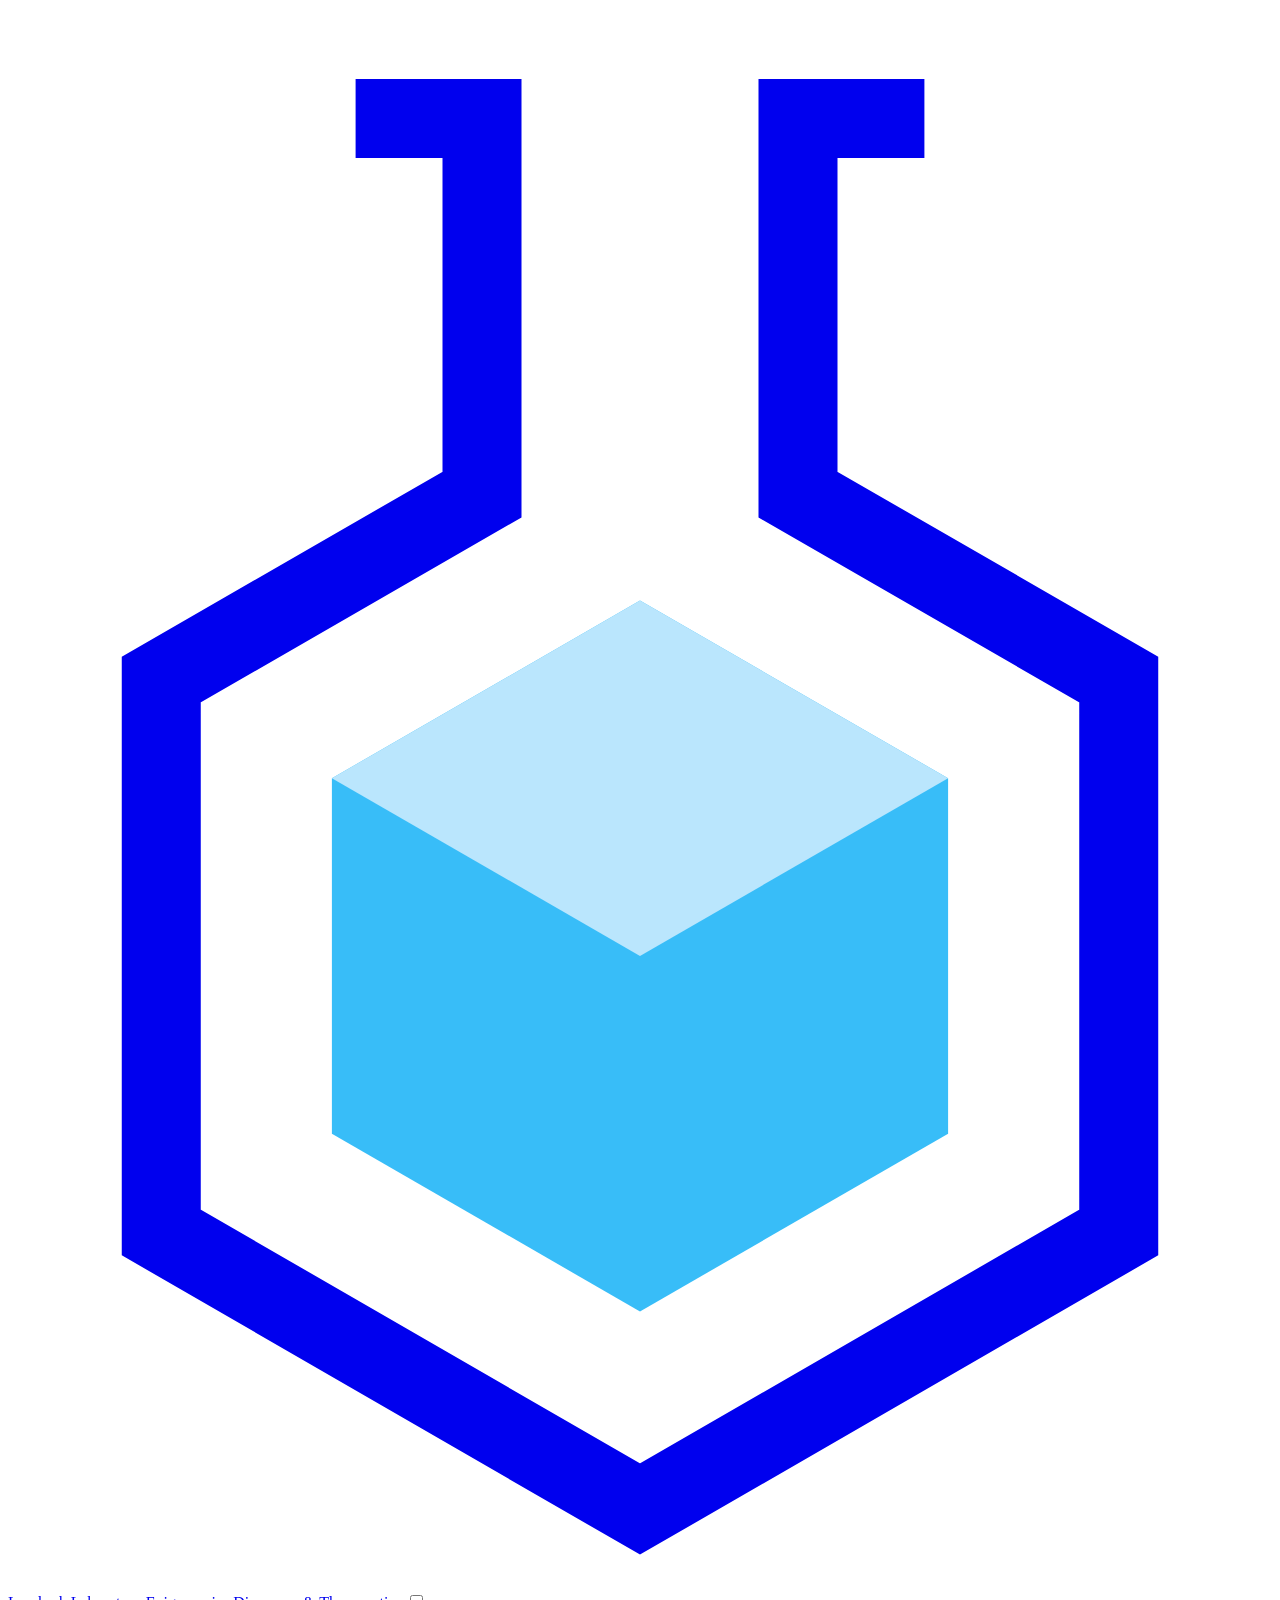
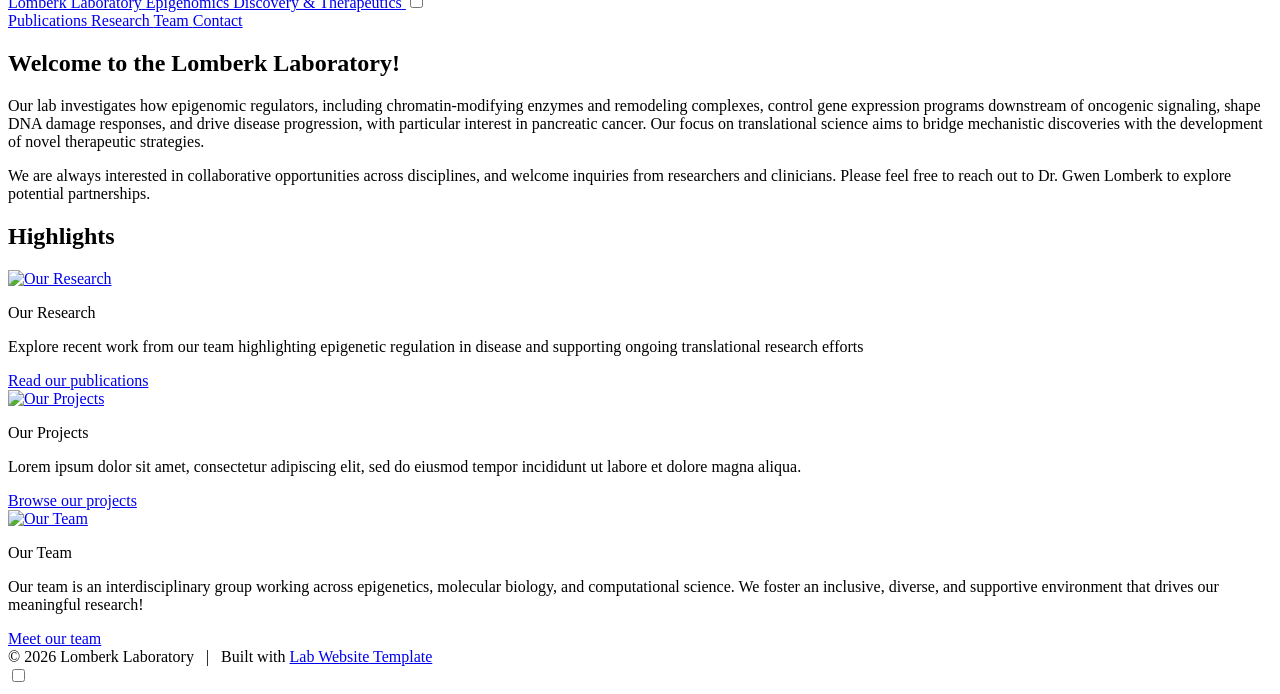
==== index.html @ 15a7546f "Deploying to gh-pages from @ Lomberk-Lab/Lomberk-Lab.github.io@7361b8a202fa874d152be49053ca014a51e76" ====
<!DOCTYPE html>
<html lang="en" data-dark="false">
  <head>
<meta http-equiv="Content-Type" content="text/html; charset=UTF-8">
  <!--
  put your analytics (e.g. Google Analytics) tracking code here
-->

  <!--
  put your search engine verification (e.g. Google Search Console) tag here
-->

  






























<meta name="viewport" content="width=device-width, initial-scale=1">

<title>Lomberk Laboratory</title>

<link rel="icon" href="/images/icon.png">

<meta name="title" content="">
<meta name="description" content="Epigenomics Discovery &amp; Therapeutics. The Lomberk Laboratory investigates how epigenomic regulators, including chromatin-modifying enzymes and remodeling complexes, control gene expression programs downstream of oncogenic signaling, shape DNA damage responses, and drive disease progression in cancers such as pancreatic cancer. Our work spans mechanistic discovery to translational impact, using cell-based assays, patient-derived model systems, and mouse models to identify vulnerabilities that can be targeted therapeutically.">

<meta property="og:title" content="">
<meta property="og:site_title" content="Lomberk Laboratory">
<meta property="og:description" content="Epigenomics Discovery &amp; Therapeutics. The Lomberk Laboratory investigates how epigenomic regulators, including chromatin-modifying enzymes and remodeling complexes, control gene expression programs downstream of oncogenic signaling, shape DNA damage responses, and drive disease progression in cancers such as pancreatic cancer. Our work spans mechanistic discovery to translational impact, using cell-based assays, patient-derived model systems, and mouse models to identify vulnerabilities that can be targeted therapeutically.">
<meta property="og:url" content="https://lomberk-lab.github.io">
<meta property="og:image" content="/images/share.jpg">
<meta property="og:locale" content="en_US">

<meta property="twitter:title" content="">
<meta property="twitter:description" content="Epigenomics Discovery &amp; Therapeutics. The Lomberk Laboratory investigates how epigenomic regulators, including chromatin-modifying enzymes and remodeling complexes, control gene expression programs downstream of oncogenic signaling, shape DNA damage responses, and drive disease progression in cancers such as pancreatic cancer. Our work spans mechanistic discovery to translational impact, using cell-based assays, patient-derived model systems, and mouse models to identify vulnerabilities that can be targeted therapeutically.">
<meta property="twitter:url" content="https://lomberk-lab.github.io">
<meta property="twitter:card" content="summary_large_image">
<meta property="twitter:image" content="/images/share.jpg">


  <meta property="og:type" content="website">


<script type="application/ld+json">
  {
    "@context": "https://schema.org",
    
      "@type": "WebSite",
    
    "name": "",
    "description": "Epigenomics Discovery &amp; Therapeutics. The Lomberk Laboratory investigates how epigenomic regulators, including chromatin-modifying enzymes and remodeling complexes, control gene expression programs downstream of oncogenic signaling, shape DNA damage responses, and drive disease progression in cancers such as pancreatic cancer. Our work spans mechanistic discovery to translational impact, using cell-based assays, patient-derived model systems, and mouse models to identify vulnerabilities that can be targeted therapeutically.",
    "headline": "",
    "publisher": {
      "@type": "Organization",
      "logo": { "@type": "ImageObject", "url": "/images/icon.png" }
    },
    "url": "https://lomberk-lab.github.io"
  }
</script>

<link rel="alternate" type="application/rss+xml" href="https://lomberk-lab.github.io/feed.xml">

  <!-- Google Fonts -->
<!-- automatically get url from fonts used in theme file -->

<link rel="preconnect" href="https://fonts.gstatic.com">
<link href="https://fonts.googleapis.com/css2?display=swap&&family=Barlow:ital,wght@0,200;0,400;0,500;0,600;1,200;1,400;1,500;1,600&amp;family=Roboto+Mono:ital,wght@0,200;0,400;0,500;0,600;1,200;1,400;1,500;1,600" rel="stylesheet">

<!-- Font Awesome icons (load asynchronously due to size) -->

<link href="https://use.fontawesome.com/releases/v6.7.0/css/all.css" rel="stylesheet" media="none" onload="this.removeAttribute('media'); this.onload = null;">
<noscript>
  <link href="https://use.fontawesome.com/releases/v6.7.0/css/all.css" rel="stylesheet">
</noscript>

  <!-- third party styles -->
<!-- https://stylishthemes.github.io/Syntax-Themes/pygments/ -->
<link href="https://cdn.jsdelivr.net/gh/StylishThemes/Syntax-Themes/pygments/css-github/pygments-tomorrow-night-eighties.css" rel="stylesheet">

<!-- include all sass in styles folder -->


  
    <link href="/_styles/-theme.css" rel="stylesheet">
  

  
    <link href="/_styles/alert.css" rel="stylesheet">
  

  
    <link href="/_styles/all.css" rel="stylesheet">
  

  
    <link href="/_styles/anchor.css" rel="stylesheet">
  

  
    <link href="/_styles/background.css" rel="stylesheet">
  

  
    <link href="/_styles/body.css" rel="stylesheet">
  

  
    <link href="/_styles/bold.css" rel="stylesheet">
  

  
    <link href="/_styles/button.css" rel="stylesheet">
  

  
    <link href="/_styles/card.css" rel="stylesheet">
  

  
    <link href="/_styles/checkbox.css" rel="stylesheet">
  

  
    <link href="/_styles/citation.css" rel="stylesheet">
  

  
    <link href="/_styles/code.css" rel="stylesheet">
  

  
    <link href="/_styles/cols.css" rel="stylesheet">
  

  
    <link href="/_styles/dark-toggle.css" rel="stylesheet">
  

  
    <link href="/_styles/details.css" rel="stylesheet">
  

  
    <link href="/_styles/feature.css" rel="stylesheet">
  

  
    <link href="/_styles/figure.css" rel="stylesheet">
  

  
    <link href="/_styles/float.css" rel="stylesheet">
  

  
    <link href="/_styles/font.css" rel="stylesheet">
  

  
    <link href="/_styles/footer.css" rel="stylesheet">
  

  
    <link href="/_styles/form.css" rel="stylesheet">
  

  
    <link href="/_styles/grid.css" rel="stylesheet">
  

  
    <link href="/_styles/header.css" rel="stylesheet">
  

  
    <link href="/_styles/heading.css" rel="stylesheet">
  

  
    <link href="/_styles/highlight.css" rel="stylesheet">
  

  
    <link href="/_styles/icon.css" rel="stylesheet">
  

  
    <link href="/_styles/image.css" rel="stylesheet">
  

  
    <link href="/_styles/link.css" rel="stylesheet">
  

  
    <link href="/_styles/list.css" rel="stylesheet">
  

  
    <link href="/_styles/main.css" rel="stylesheet">
  

  
    <link href="/_styles/paragraph.css" rel="stylesheet">
  

  
    <link href="/_styles/portrait.css" rel="stylesheet">
  

  
    <link href="/_styles/post-excerpt.css" rel="stylesheet">
  

  
    <link href="/_styles/post-info.css" rel="stylesheet">
  

  
    <link href="/_styles/post-nav.css" rel="stylesheet">
  

  
    <link href="/_styles/quote.css" rel="stylesheet">
  

  
    <link href="/_styles/rule.css" rel="stylesheet">
  

  
    <link href="/_styles/search-box.css" rel="stylesheet">
  

  
    <link href="/_styles/search-info.css" rel="stylesheet">
  

  
    <link href="/_styles/section.css" rel="stylesheet">
  

  
    <link href="/_styles/table.css" rel="stylesheet">
  

  
    <link href="/_styles/tags.css" rel="stylesheet">
  

  
    <link href="/_styles/textbox.css" rel="stylesheet">
  

  
    <link href="/_styles/tooltip.css" rel="stylesheet">
  

  
    <link href="/_styles/util.css" rel="stylesheet">
  

  

  

  

  

  

  

  

  

  

  

  

  

  

  

  

  

  

  

  

  

  

  

  

  

  

  

  


<!-- include all css in styles folder -->



  <!-- third party scripts -->
<script src="https://unpkg.com/@popperjs/core@2" defer></script>
<script src="https://unpkg.com/tippy.js@6" defer></script>
<script src="https://unpkg.com/mark.js@8" defer></script>

<!-- include all js in scripts folder -->


  <script src="/_scripts/anchors.js"></script>

  <script src="/_scripts/dark-mode.js"></script>

  <script src="/_scripts/fetch-tags.js"></script>

  <script src="/_scripts/search.js"></script>

  <script src="/_scripts/site-search.js"></script>

  <script src="/_scripts/table-wrap.js"></script>

  <script src="/_scripts/tooltip.js"></script>


</head>

  <body>
    







<header class="background" style="--image: url('/images/background.jpg')" data-dark="true" data-big>
  <a href="/" class="home">
    
      <span class="logo">
        
          <svg xmlns="http://www.w3.org/2000/svg" viewbox="-40 -60 80 100">
  <style>
    .bubble {
      animation: float 2s ease-out both infinite var(--delay);
    }
    @keyframes float {
      0% {
        opacity: 0;
      }
      50% {
        transform: translateY(0);
        opacity: 0;
      }
      75% {
        opacity: 1;
      }
      100% {
        opacity: 0;
        transform: translateY(-40px);
      }
    }
  </style>
  <g fill="currentColor" opacity="0.5">
    <circle class="bubble" cx="0" cy="-10" r="3" style="--delay: 0.1s"></circle>
    <circle class="bubble" cx="0" cy="-10" r="3" style="--delay: 0.4s"></circle>
    <circle class="bubble" cx="0" cy="-10" r="3" style="--delay: 1.1s"></circle>
  </g>
  <path fill="#38bdf8" d="
      M 0 -22.5
      L -19.5 -11.25
      L -19.5 11.25
      L 0 22.5
      L 19.5 11.25
      L 19.5 -11.25
      z
    "></path>
  <path fill="#bae6fd" d="
      M 0 -22.5
      L -19.5 -11.25
      L 0 0
      L 19.5 -11.25
      z
    "></path>
  <path fill="none" stroke="currentColor" stroke-width="5" d="
      M -18 -53
      L -10 -53
      L -10 -29.2
      L -30.3 -17.5
      L -30.3 17.5
      L 0 35
      L 30.3 17.5
      L 30.3 -17.5
      L 10 -29.2
      L 10 -53
      L 18 -53
    "></path>
</svg>

        
      </span>
    
    
      <span class="title-text" data-tooltip="Home">
        
          <span class="title">Lomberk Laboratory</span>
        
        
          <span class="subtitle">Epigenomics Discovery &amp; Therapeutics</span>
        
      </span>
    
  </a>

  <input class="nav-toggle" type="checkbox" aria-label="show/hide nav">

  <nav>
    
    
      
        <a href="/research/" data-tooltip="Published works">
          Publications
        </a>
      
    
      
        <a href="/projects/" data-tooltip="Software, datasets, and more">
          Research
        </a>
      
    
      
        <a href="/team/" data-tooltip="About our team">
          Team
        </a>
      
    
      
        <a href="/contact/" data-tooltip="Email, address, and location">
          Contact
        </a>
      
    
  </nav>
</header>

    <main>
      <!--
  modify main content of page:
  - add section breaks
  - attach section properties
  - filter out blank sections
-->






  
  
  

  <section class="background" data-size="page">
    <h1 id="welcome-to-the-lomberk-laboratory">Welcome to the Lomberk Laboratory!</h1>

<p>Our lab investigates how epigenomic regulators, including chromatin-modifying enzymes and remodeling complexes, control gene expression programs downstream of oncogenic signaling, shape DNA damage responses, and drive disease progression, with particular interest in pancreatic cancer. Our focus on translational science aims to bridge mechanistic discoveries with the development of novel therapeutic strategies.</p>

<p>We are always interested in collaborative opportunities across disciplines, and welcome inquiries from researchers and clinicians. Please feel free to reach out to Dr. Gwen Lomberk to explore potential partnerships.</p>
  </section>

  
  
  

  <section class="background" data-size="page">
    <!--
  <background></background>
  <dark></dark>
  <size></size>
-->

<h2 id="highlights">Highlights</h2>

<div class="feature">
  <a href="/research" class="feature-image" aria-label="Our Research">
    <img src="/images/triple_code_model.jpg" loading="lazy" alt="Our Research" onerror="this.src = '/images/fallback.svg'; this.onerror = null;">
  </a>
  <div class="feature-text">
    
      <p class="feature-title">Our Research</p>
    
    
<p>Explore recent work from our team highlighting epigenetic regulation in disease and supporting ongoing translational research efforts</p>

<div class="button-wrapper">
    <a class="button" href="/research" data-style="bare" data-flip="" aria-label="fa-solid fa-arrow-right">
      <i class="icon fa-solid fa-arrow-right"></i>
      
        <span>Read our publications</span>
      
    </a>
  </div>


  </div>
</div>

<div class="feature" data-flip="">
  <a href="/projects" class="feature-image" aria-label="Our Projects">
    <img src="/images/photo.jpg" loading="lazy" alt="Our Projects" onerror="this.src = '/images/fallback.svg'; this.onerror = null;">
  </a>
  <div class="feature-text">
    
      <p class="feature-title">Our Projects</p>
    
    
<p>Lorem ipsum dolor sit amet, consectetur adipiscing elit, sed do eiusmod tempor incididunt ut labore et dolore magna aliqua.</p>

<div class="button-wrapper">
    <a class="button" href="/projects" data-style="bare" data-flip="" aria-label="fa-solid fa-arrow-right">
      <i class="icon fa-solid fa-arrow-right"></i>
      
        <span>Browse our projects</span>
      
    </a>
  </div>


  </div>
</div>

<div class="feature">
  <a href="/team" class="feature-image" aria-label="Our Team">
    <img src="/images/photo.jpg" loading="lazy" alt="Our Team" onerror="this.src = '/images/fallback.svg'; this.onerror = null;">
  </a>
  <div class="feature-text">
    
      <p class="feature-title">Our Team</p>
    
    
<p>Our team is an interdisciplinary group working across epigenetics, molecular biology, and computational science. We foster an inclusive, diverse, and supportive environment that drives our meaningful research!</p>

<div class="button-wrapper">
    <a class="button" href="/team" data-style="bare" data-flip="" aria-label="fa-solid fa-arrow-right">
      <i class="icon fa-solid fa-arrow-right"></i>
      
        <span>Meet our team</span>
      
    </a>
  </div>


  </div>
</div>
  </section>


    </main>
    


<footer class="background" style="--image: url('/images/background.jpg')" data-dark="true" data-size="wide">
  <!--
    <div>
      Extra details like contact info or address
    </div>
  -->

  <div>
    
  </div>

  <div>
    © 2026
    Lomberk Laboratory
      |   Built with
    <a href="https://github.com/greenelab/lab-website-template">
      Lab Website Template
    </a>
  </div>

  <input type="checkbox" class="dark-toggle" data-tooltip="Dark mode" aria-label="toggle dark mode" oninput="onDarkToggleChange(event)">
</footer>

  </body>
</html>
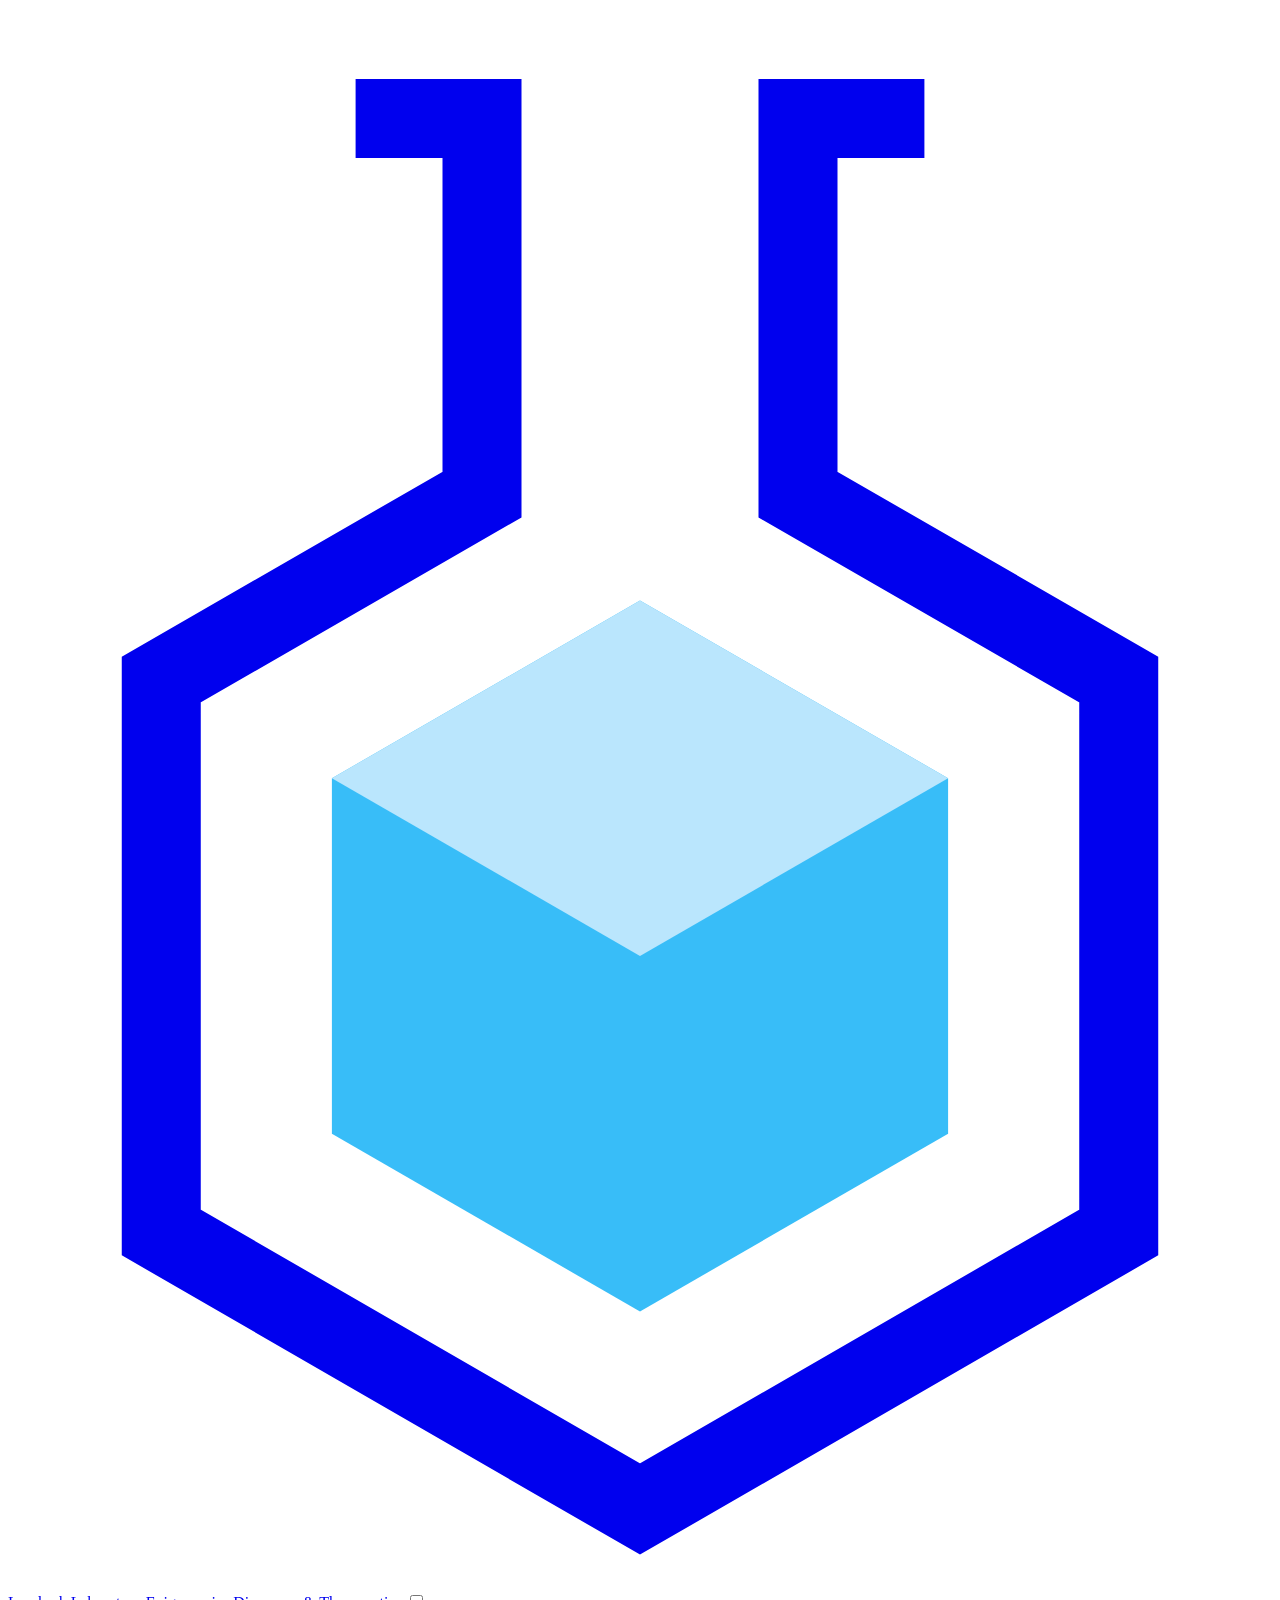
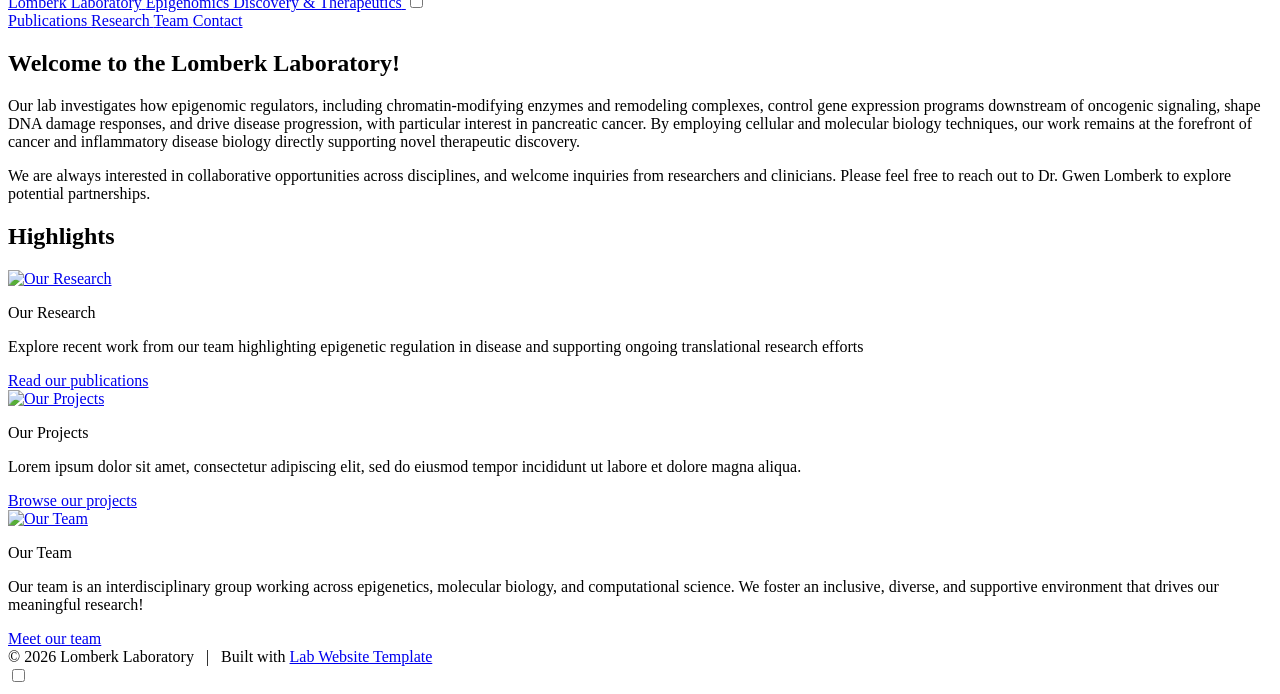
==== commit 25c837a0: "Deploying to gh-pages from @ Lomberk-Lab/Lomberk-Lab.github.io@2a34c9d7a3b68f4c0d2eda401845f8e7dbcf0" ====
--- a/index.html
+++ b/index.html
@@ -469,7 +469,7 @@
       
     
       
-        <a href="/projects/" data-tooltip="Software, datasets, and more">
+        <a href="/projects/" data-tooltip="Current projects and collaborations">
           Research
         </a>
       
@@ -509,7 +509,7 @@
   <section class="background" data-size="page">
     <h1 id="welcome-to-the-lomberk-laboratory">Welcome to the Lomberk Laboratory!</h1>
 
-<p>Our lab investigates how epigenomic regulators, including chromatin-modifying enzymes and remodeling complexes, control gene expression programs downstream of oncogenic signaling, shape DNA damage responses, and drive disease progression, with particular interest in pancreatic cancer. Our focus on translational science aims to bridge mechanistic discoveries with the development of novel therapeutic strategies.</p>
+<p>Our lab investigates how epigenomic regulators, including chromatin-modifying enzymes and remodeling complexes, control gene expression programs downstream of oncogenic signaling, shape DNA damage responses, and drive disease progression, with particular interest in pancreatic cancer. By employing cellular and molecular biology techniques, our work remains at the forefront of cancer and inflammatory disease biology directly supporting novel therapeutic discovery.</p>
 
 <p>We are always interested in collaborative opportunities across disciplines, and welcome inquiries from researchers and clinicians. Please feel free to reach out to Dr. Gwen Lomberk to explore potential partnerships.</p>
   </section>
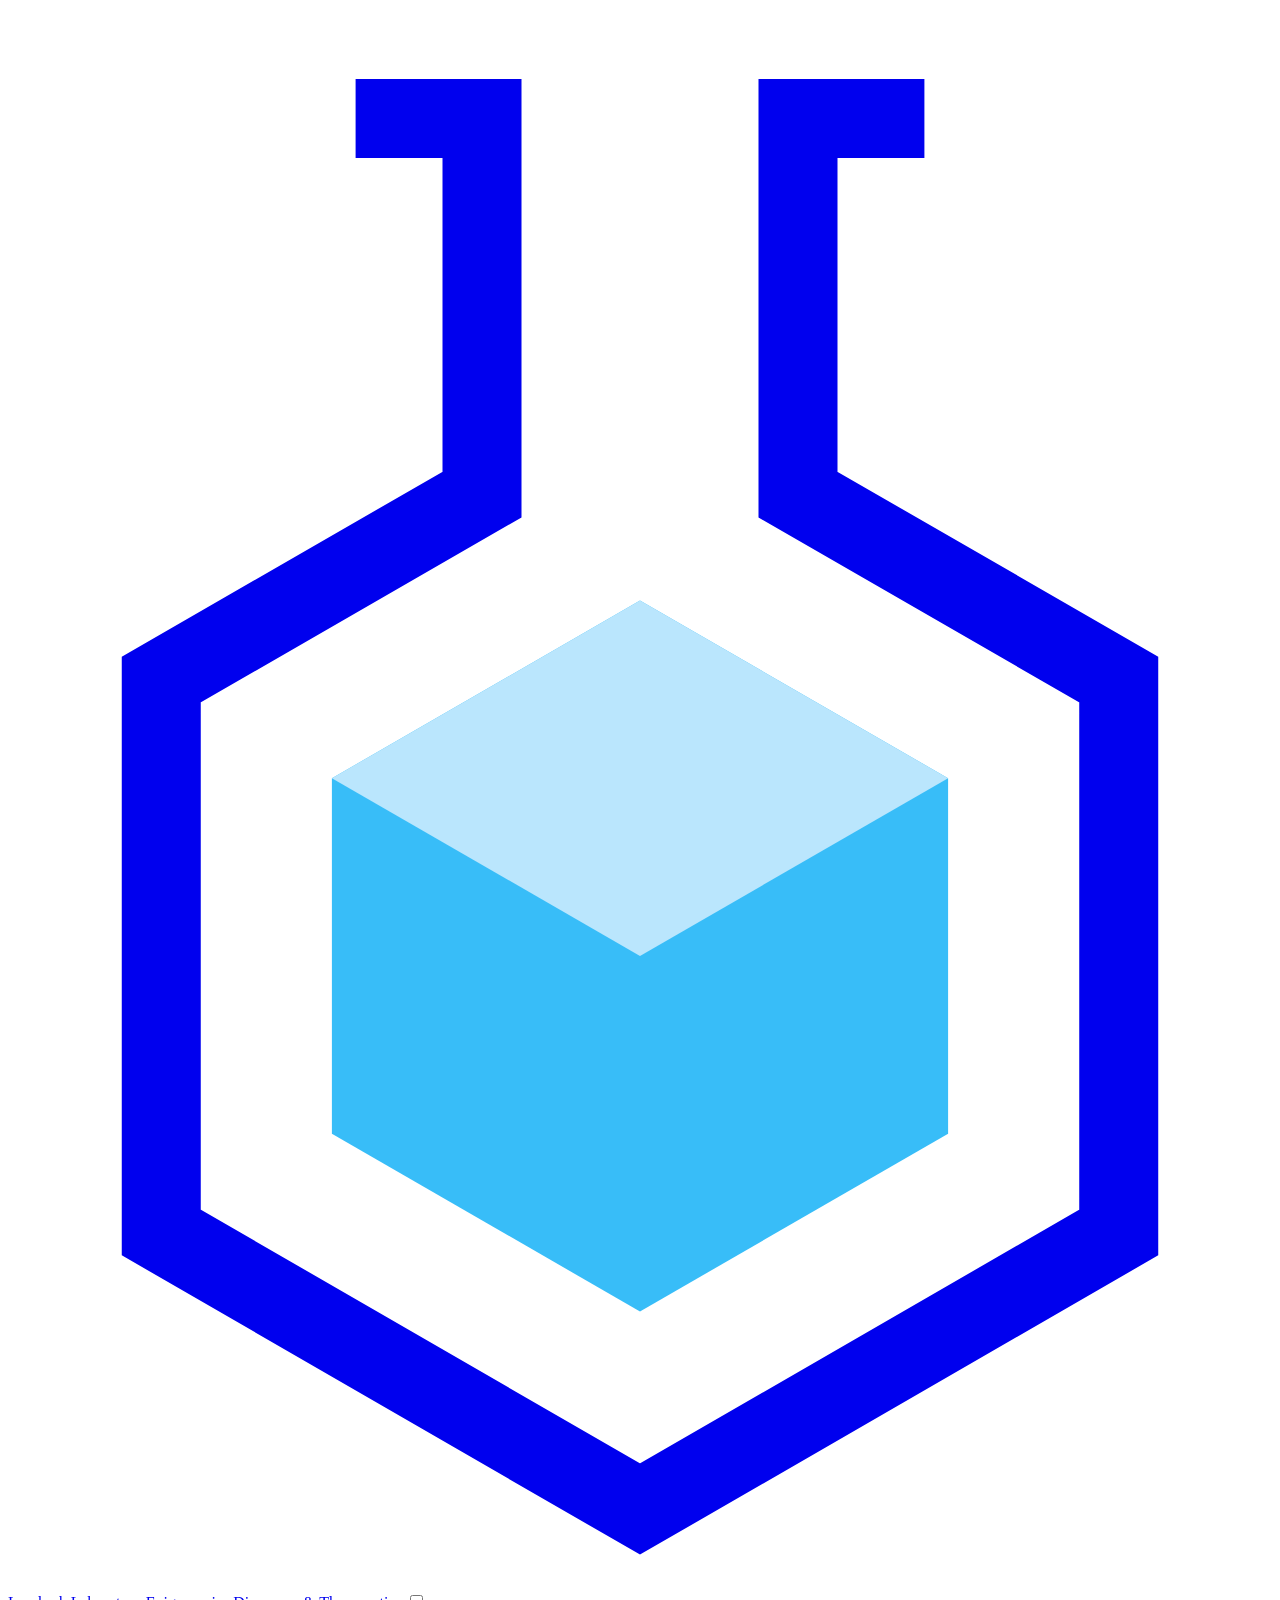
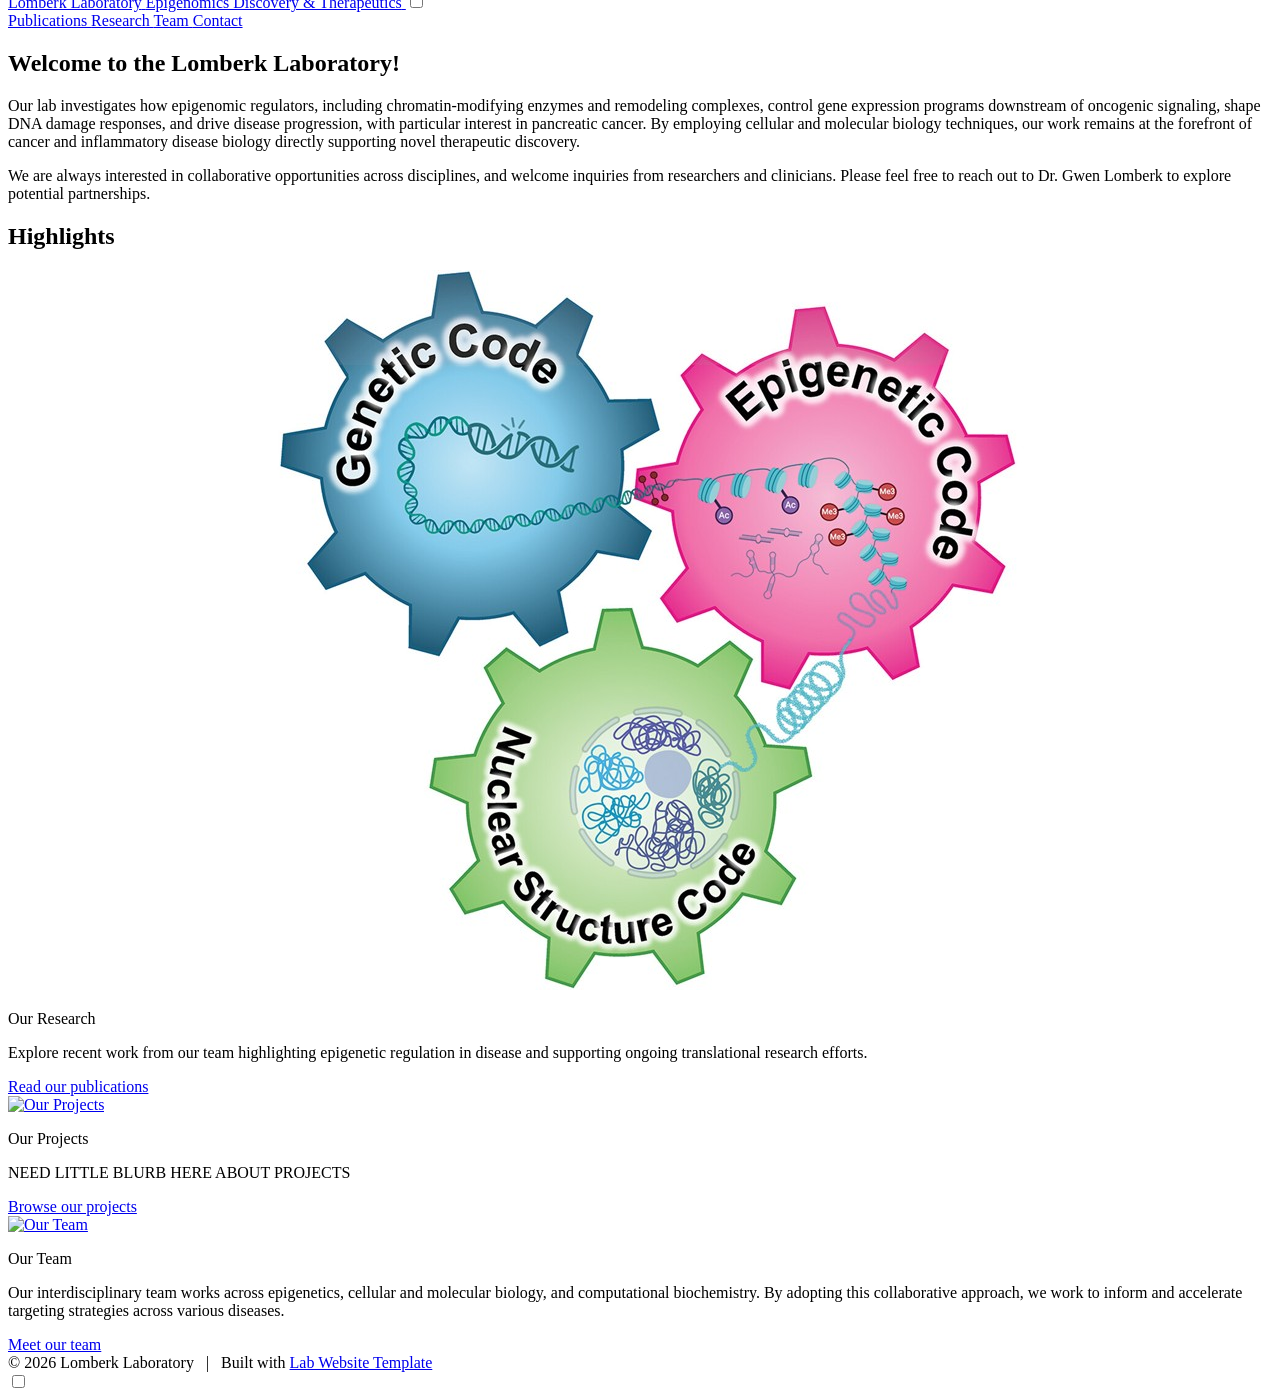
==== commit abedc97a: "Deploying to gh-pages from @ Lomberk-Lab/Lomberk-Lab.github.io@2c4fe842d29a43986b8d55bcc60885ee10635" ====
--- a/index.html
+++ b/index.html
@@ -529,14 +529,14 @@
 
 <div class="feature">
   <a href="/research" class="feature-image" aria-label="Our Research">
-    <img src="/images/triple_code_model.jpg" loading="lazy" alt="Our Research" onerror="this.src = '/images/fallback.svg'; this.onerror = null;">
+    <img src="/images/triple-code-2.jpg" loading="lazy" alt="Our Research" onerror="this.src = '/images/fallback.svg'; this.onerror = null;">
   </a>
   <div class="feature-text">
     
       <p class="feature-title">Our Research</p>
     
     
-<p>Explore recent work from our team highlighting epigenetic regulation in disease and supporting ongoing translational research efforts</p>
+<p>Explore recent work from our team highlighting epigenetic regulation in disease and supporting ongoing translational research efforts.</p>
 
 <div class="button-wrapper">
     <a class="button" href="/research" data-style="bare" data-flip="" aria-label="fa-solid fa-arrow-right">
@@ -560,7 +560,7 @@
       <p class="feature-title">Our Projects</p>
     
     
-<p>Lorem ipsum dolor sit amet, consectetur adipiscing elit, sed do eiusmod tempor incididunt ut labore et dolore magna aliqua.</p>
+<p>NEED LITTLE BLURB HERE ABOUT PROJECTS</p>
 
 <div class="button-wrapper">
     <a class="button" href="/projects" data-style="bare" data-flip="" aria-label="fa-solid fa-arrow-right">
@@ -584,7 +584,7 @@
       <p class="feature-title">Our Team</p>
     
     
-<p>Our team is an interdisciplinary group working across epigenetics, molecular biology, and computational science. We foster an inclusive, diverse, and supportive environment that drives our meaningful research!</p>
+<p>Our interdisciplinary team works across epigenetics, cellular and molecular biology, and computational biochemistry. By adopting this collaborative approach, we work to inform and accelerate targeting strategies across various diseases.</p>
 
 <div class="button-wrapper">
     <a class="button" href="/team" data-style="bare" data-flip="" aria-label="fa-solid fa-arrow-right">
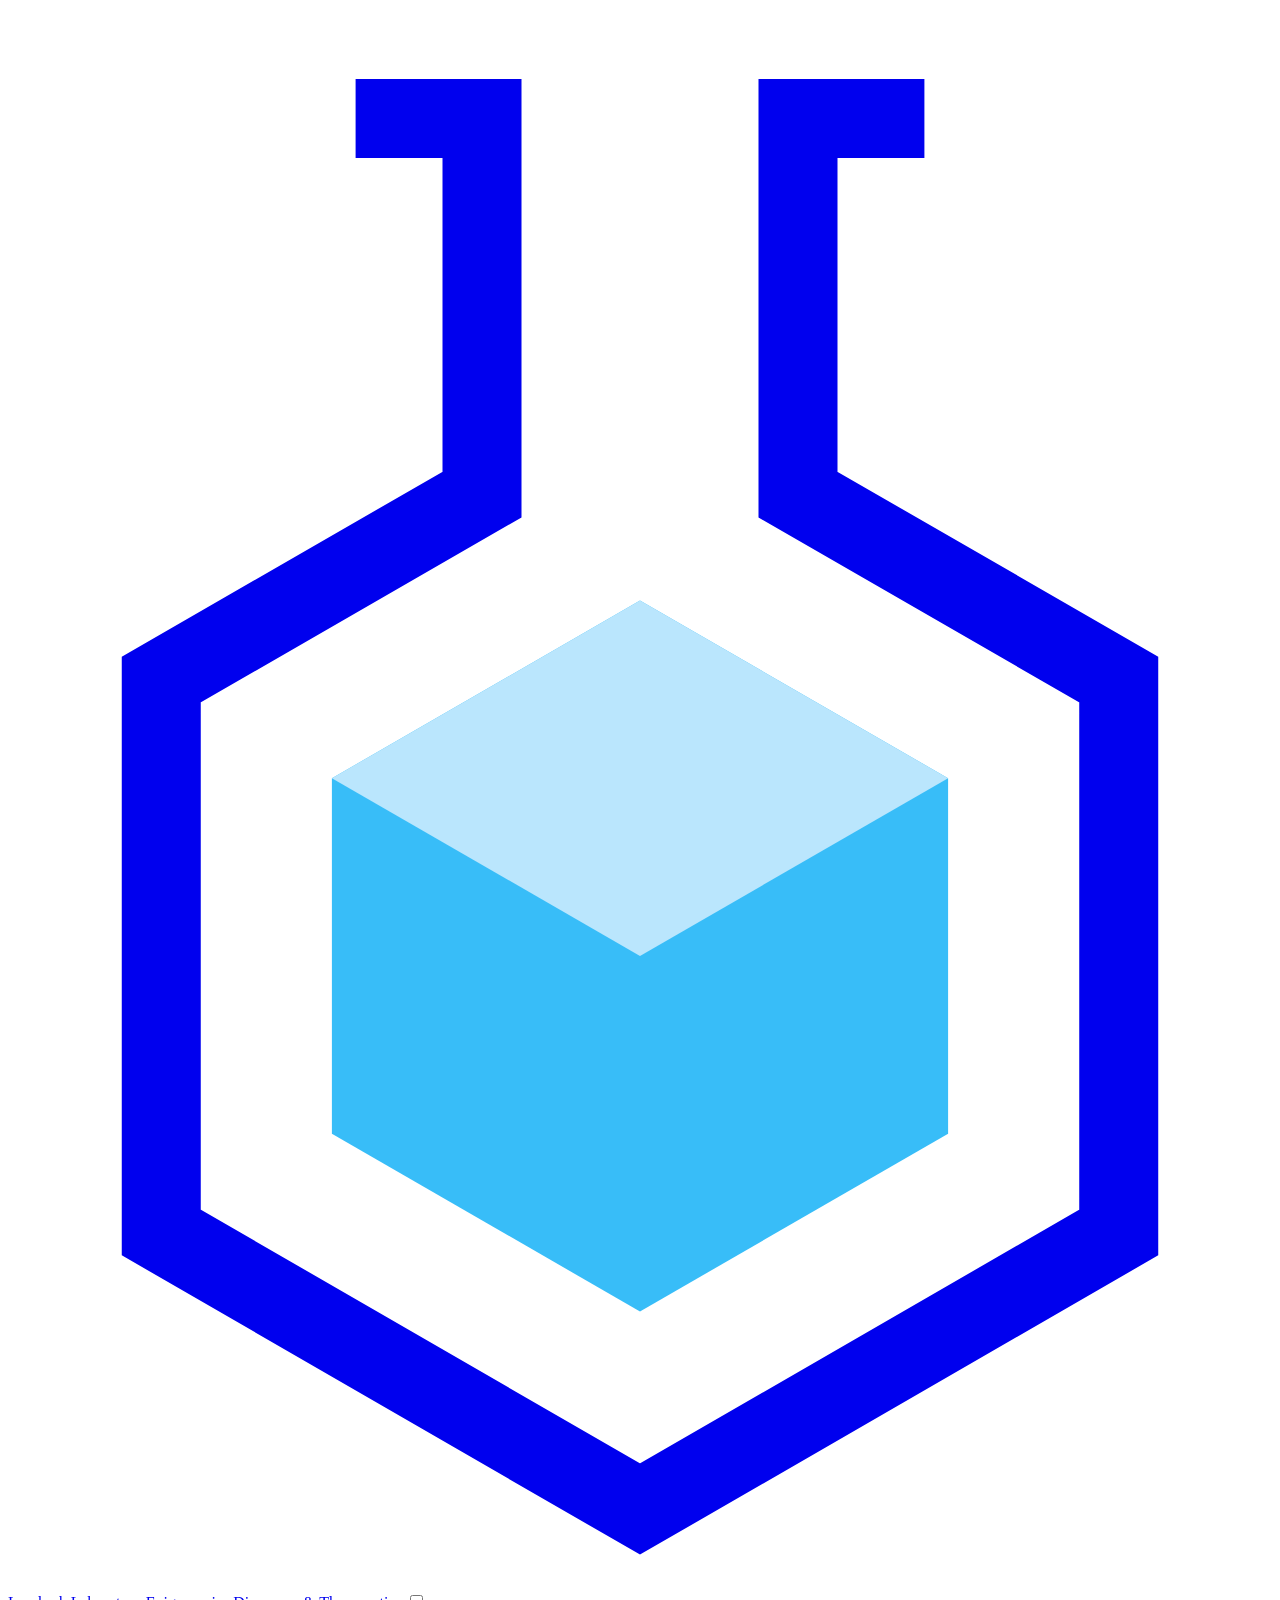
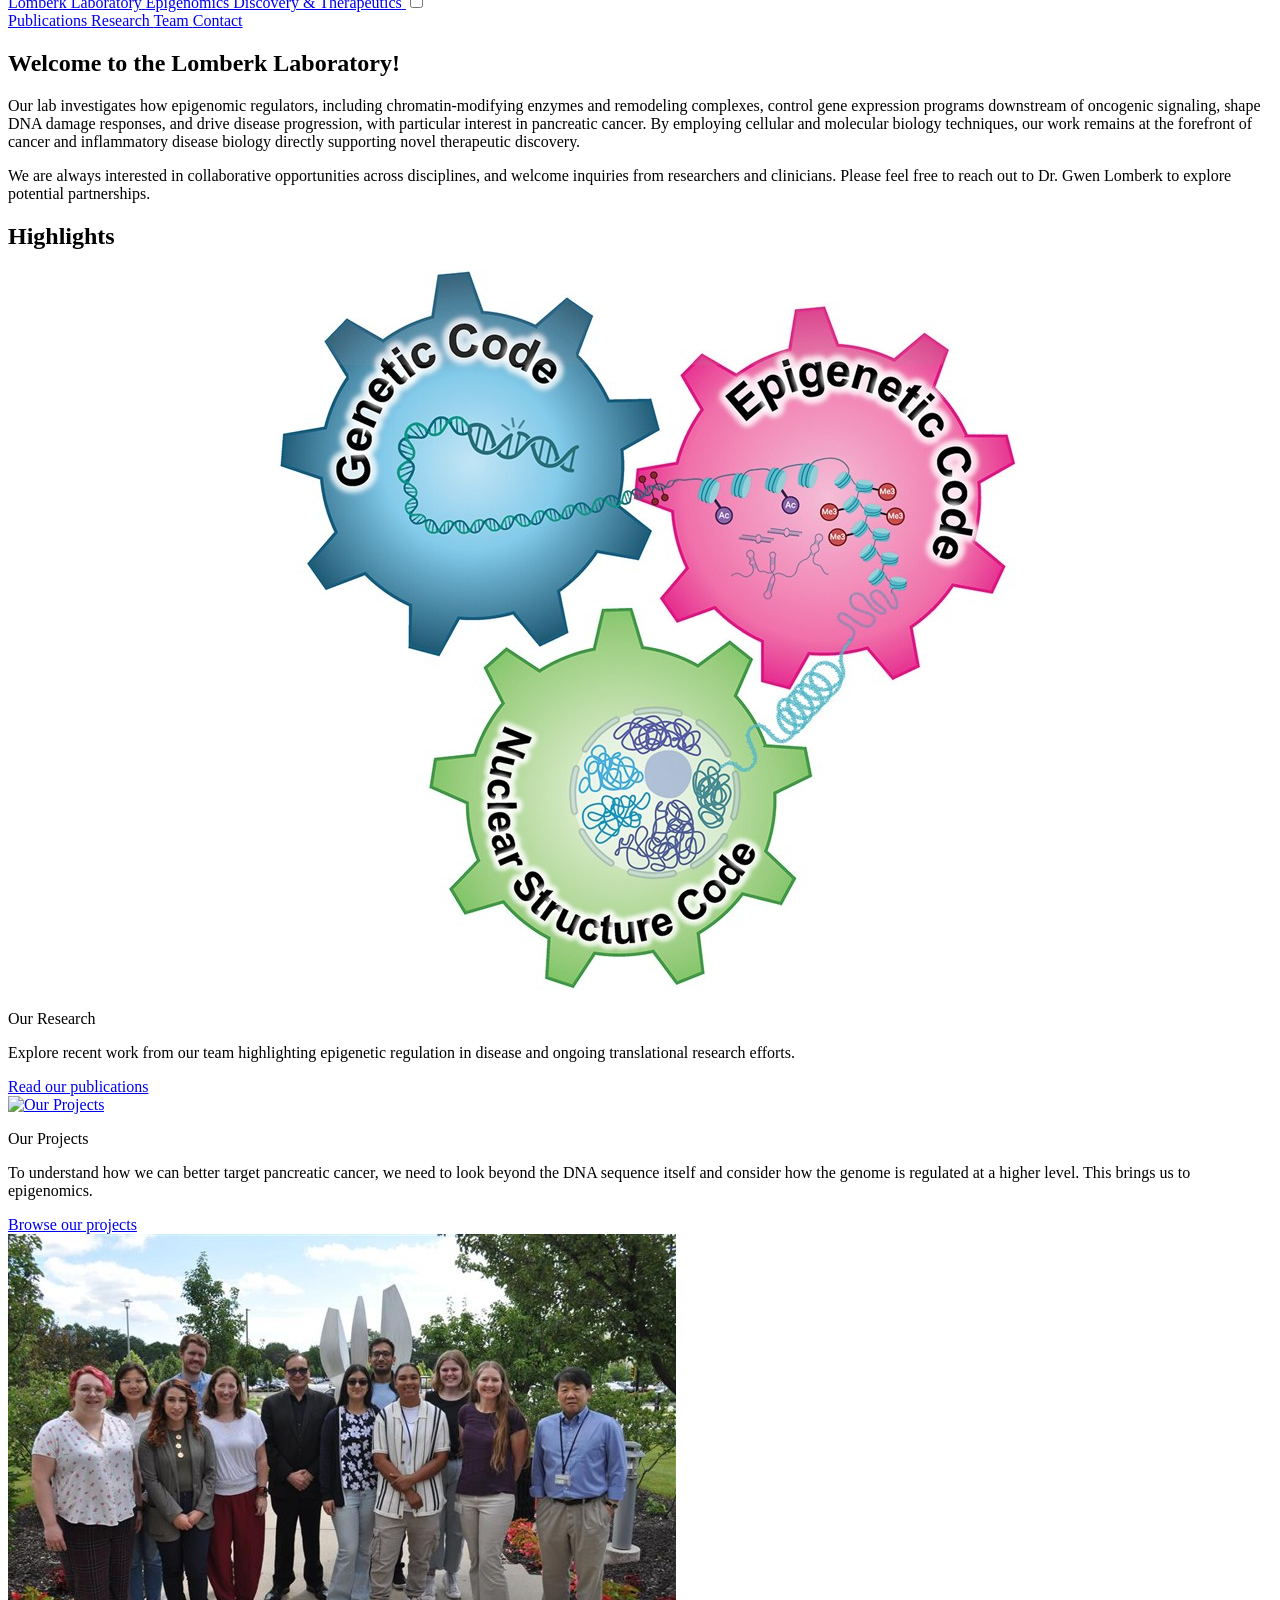
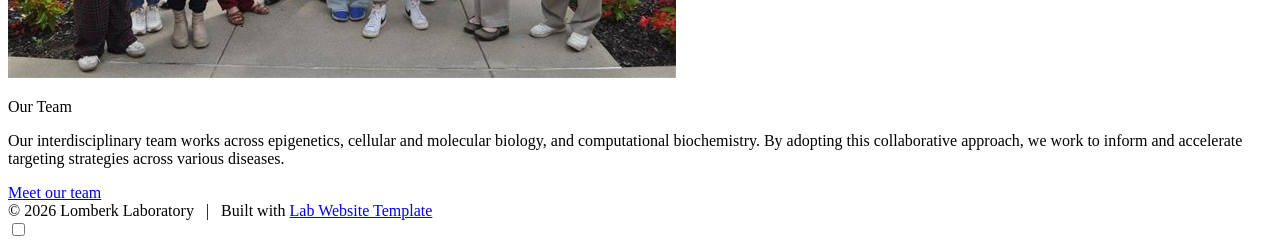
==== commit 46571e49: "Deploying to gh-pages from @ Lomberk-Lab/Lomberk-Lab.github.io@b3ff4783b2710e98ac17e2064ee64a708170d" ====
--- a/index.html
+++ b/index.html
@@ -481,7 +481,7 @@
       
     
       
-        <a href="/contact/" data-tooltip="Email, address, and location">
+        <a href="/contact/" data-tooltip="">
           Contact
         </a>
       
@@ -536,7 +536,7 @@
       <p class="feature-title">Our Research</p>
     
     
-<p>Explore recent work from our team highlighting epigenetic regulation in disease and supporting ongoing translational research efforts.</p>
+<p>Explore recent work from our team highlighting epigenetic regulation in disease and ongoing translational research efforts.</p>
 
 <div class="button-wrapper">
     <a class="button" href="/research" data-style="bare" data-flip="" aria-label="fa-solid fa-arrow-right">
@@ -553,14 +553,15 @@
 
 <div class="feature" data-flip="">
   <a href="/projects" class="feature-image" aria-label="Our Projects">
-    <img src="/images/photo.jpg" loading="lazy" alt="Our Projects" onerror="this.src = '/images/fallback.svg'; this.onerror = null;">
+    <img src="/images/Epigenetics.jpg" loading="lazy" alt="Our Projects" onerror="this.src = '/images/fallback.svg'; this.onerror = null;">
   </a>
   <div class="feature-text">
     
       <p class="feature-title">Our Projects</p>
     
     
-<p>NEED LITTLE BLURB HERE ABOUT PROJECTS</p>
+<p>To understand how we can better target pancreatic cancer, we need to look beyond the DNA sequence itself and consider how the genome is regulated at a higher level.
+This brings us to epigenomics.</p>
 
 <div class="button-wrapper">
     <a class="button" href="/projects" data-style="bare" data-flip="" aria-label="fa-solid fa-arrow-right">
@@ -577,7 +578,7 @@
 
 <div class="feature">
   <a href="/team" class="feature-image" aria-label="Our Team">
-    <img src="/images/photo.jpg" loading="lazy" alt="Our Team" onerror="this.src = '/images/fallback.svg'; this.onerror = null;">
+    <img src="/images/Lomberk-Urrutia_Lab_MCW.jpg" loading="lazy" alt="Our Team" onerror="this.src = '/images/fallback.svg'; this.onerror = null;">
   </a>
   <div class="feature-text">
     
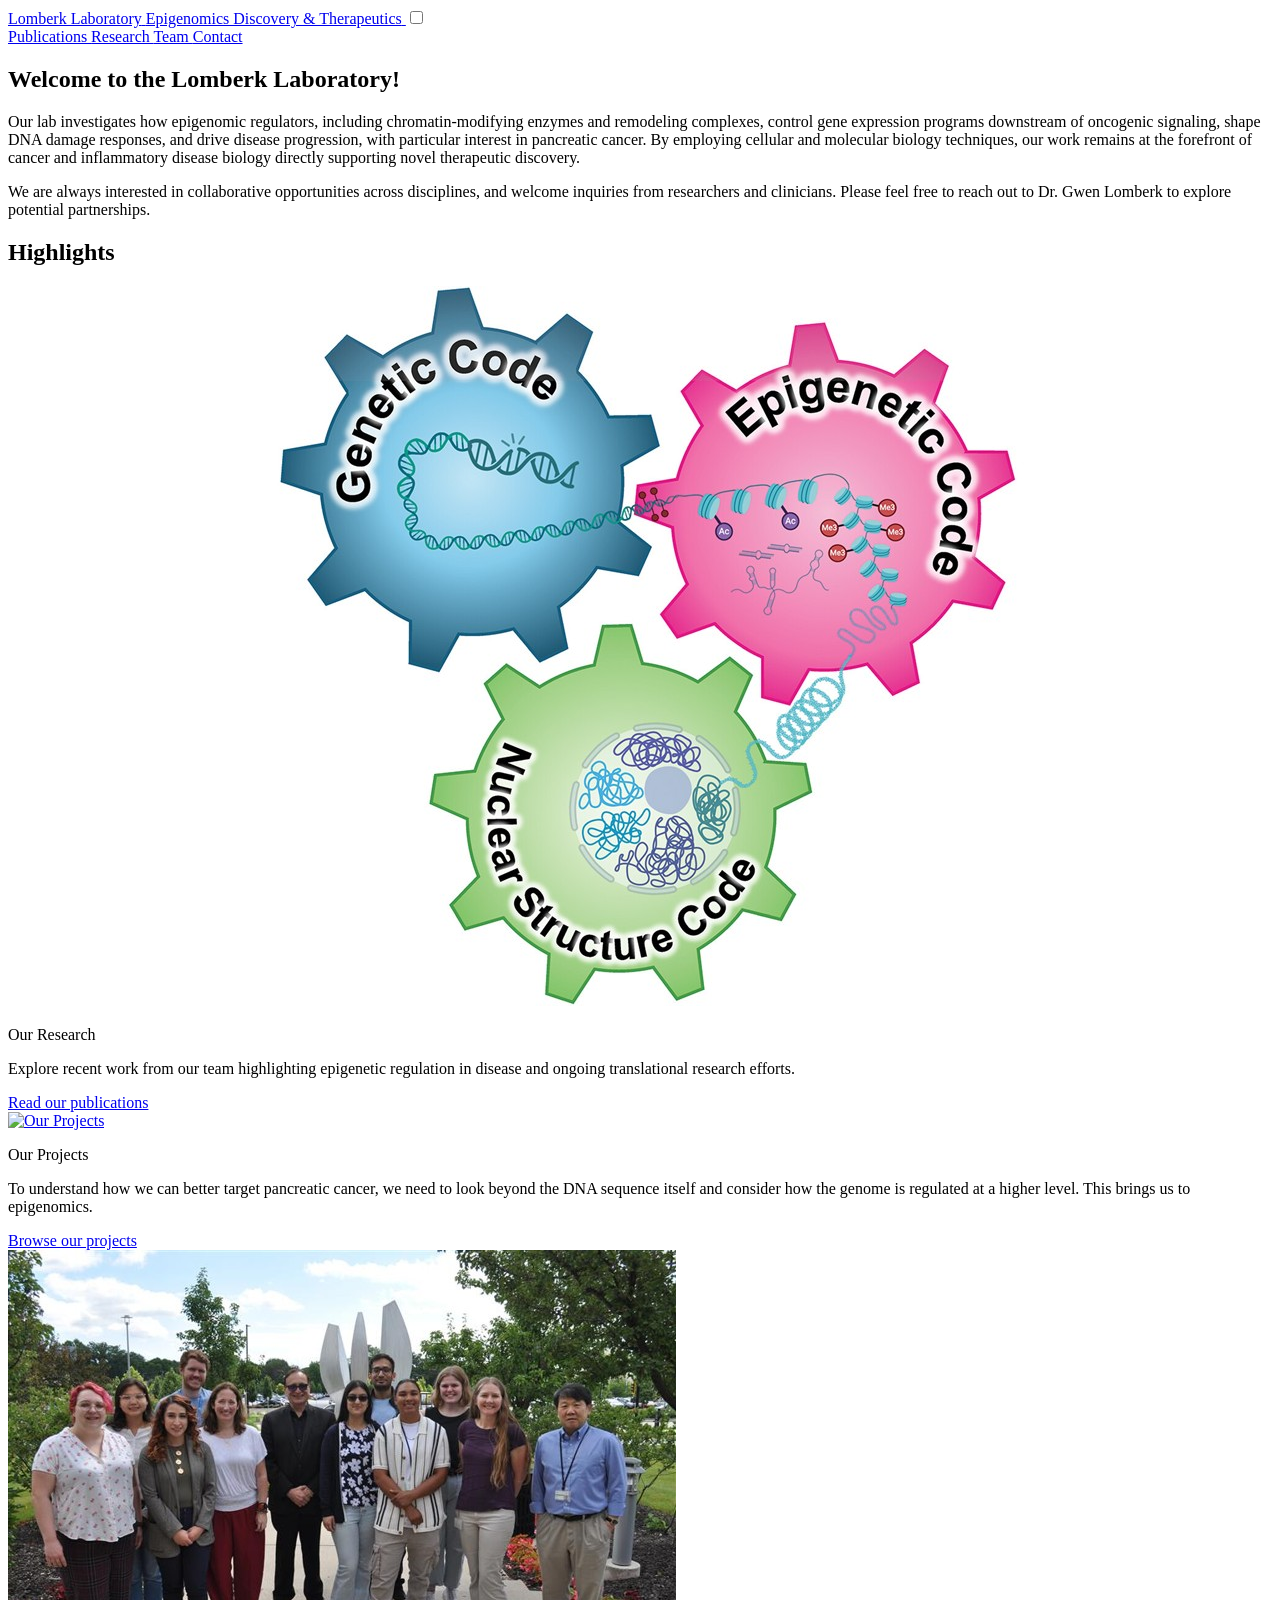
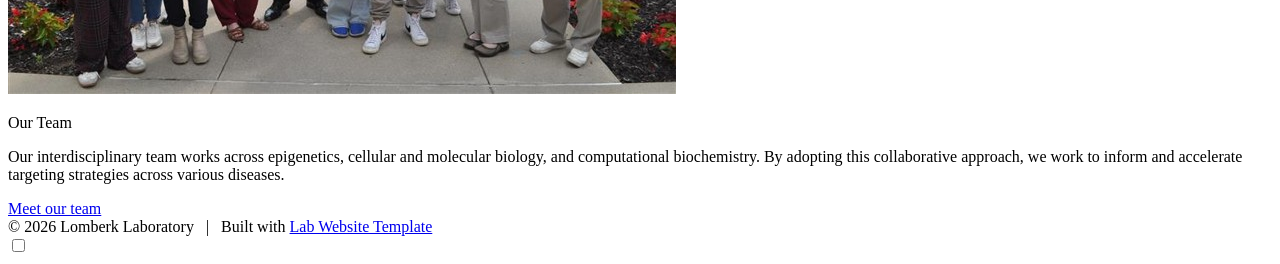
==== commit 5bb1c39d: "Deploying to gh-pages from @ Lomberk-Lab/Lomberk-Lab.github.io@aa64255e1c9550bf6c8950b8b06f4c9dc67ed" ====
--- a/index.html
+++ b/index.html
@@ -377,73 +377,10 @@
 
 
 
-
-
-<header class="background" style="--image: url('/images/background.jpg')" data-dark="true" data-big>
+ 
+
+<header class="background" style="--image: url('/images/Lomberk_Lab.jpg')" data-dark="true" data-big>
   <a href="/" class="home">
-    
-      <span class="logo">
-        
-          <svg xmlns="http://www.w3.org/2000/svg" viewbox="-40 -60 80 100">
-  <style>
-    .bubble {
-      animation: float 2s ease-out both infinite var(--delay);
-    }
-    @keyframes float {
-      0% {
-        opacity: 0;
-      }
-      50% {
-        transform: translateY(0);
-        opacity: 0;
-      }
-      75% {
-        opacity: 1;
-      }
-      100% {
-        opacity: 0;
-        transform: translateY(-40px);
-      }
-    }
-  </style>
-  <g fill="currentColor" opacity="0.5">
-    <circle class="bubble" cx="0" cy="-10" r="3" style="--delay: 0.1s"></circle>
-    <circle class="bubble" cx="0" cy="-10" r="3" style="--delay: 0.4s"></circle>
-    <circle class="bubble" cx="0" cy="-10" r="3" style="--delay: 1.1s"></circle>
-  </g>
-  <path fill="#38bdf8" d="
-      M 0 -22.5
-      L -19.5 -11.25
-      L -19.5 11.25
-      L 0 22.5
-      L 19.5 11.25
-      L 19.5 -11.25
-      z
-    "></path>
-  <path fill="#bae6fd" d="
-      M 0 -22.5
-      L -19.5 -11.25
-      L 0 0
-      L 19.5 -11.25
-      z
-    "></path>
-  <path fill="none" stroke="currentColor" stroke-width="5" d="
-      M -18 -53
-      L -10 -53
-      L -10 -29.2
-      L -30.3 -17.5
-      L -30.3 17.5
-      L 0 35
-      L 30.3 17.5
-      L 30.3 -17.5
-      L 10 -29.2
-      L 10 -53
-      L 18 -53
-    "></path>
-</svg>
-
-        
-      </span>
     
     
       <span class="title-text" data-tooltip="Home">
@@ -606,7 +543,7 @@
     
 
 
-<footer class="background" style="--image: url('/images/background.jpg')" data-dark="true" data-size="wide">
+<footer class="background" style="--image: url('')" data-dark="true" data-size="wide">
   <!--
     <div>
       Extra details like contact info or address
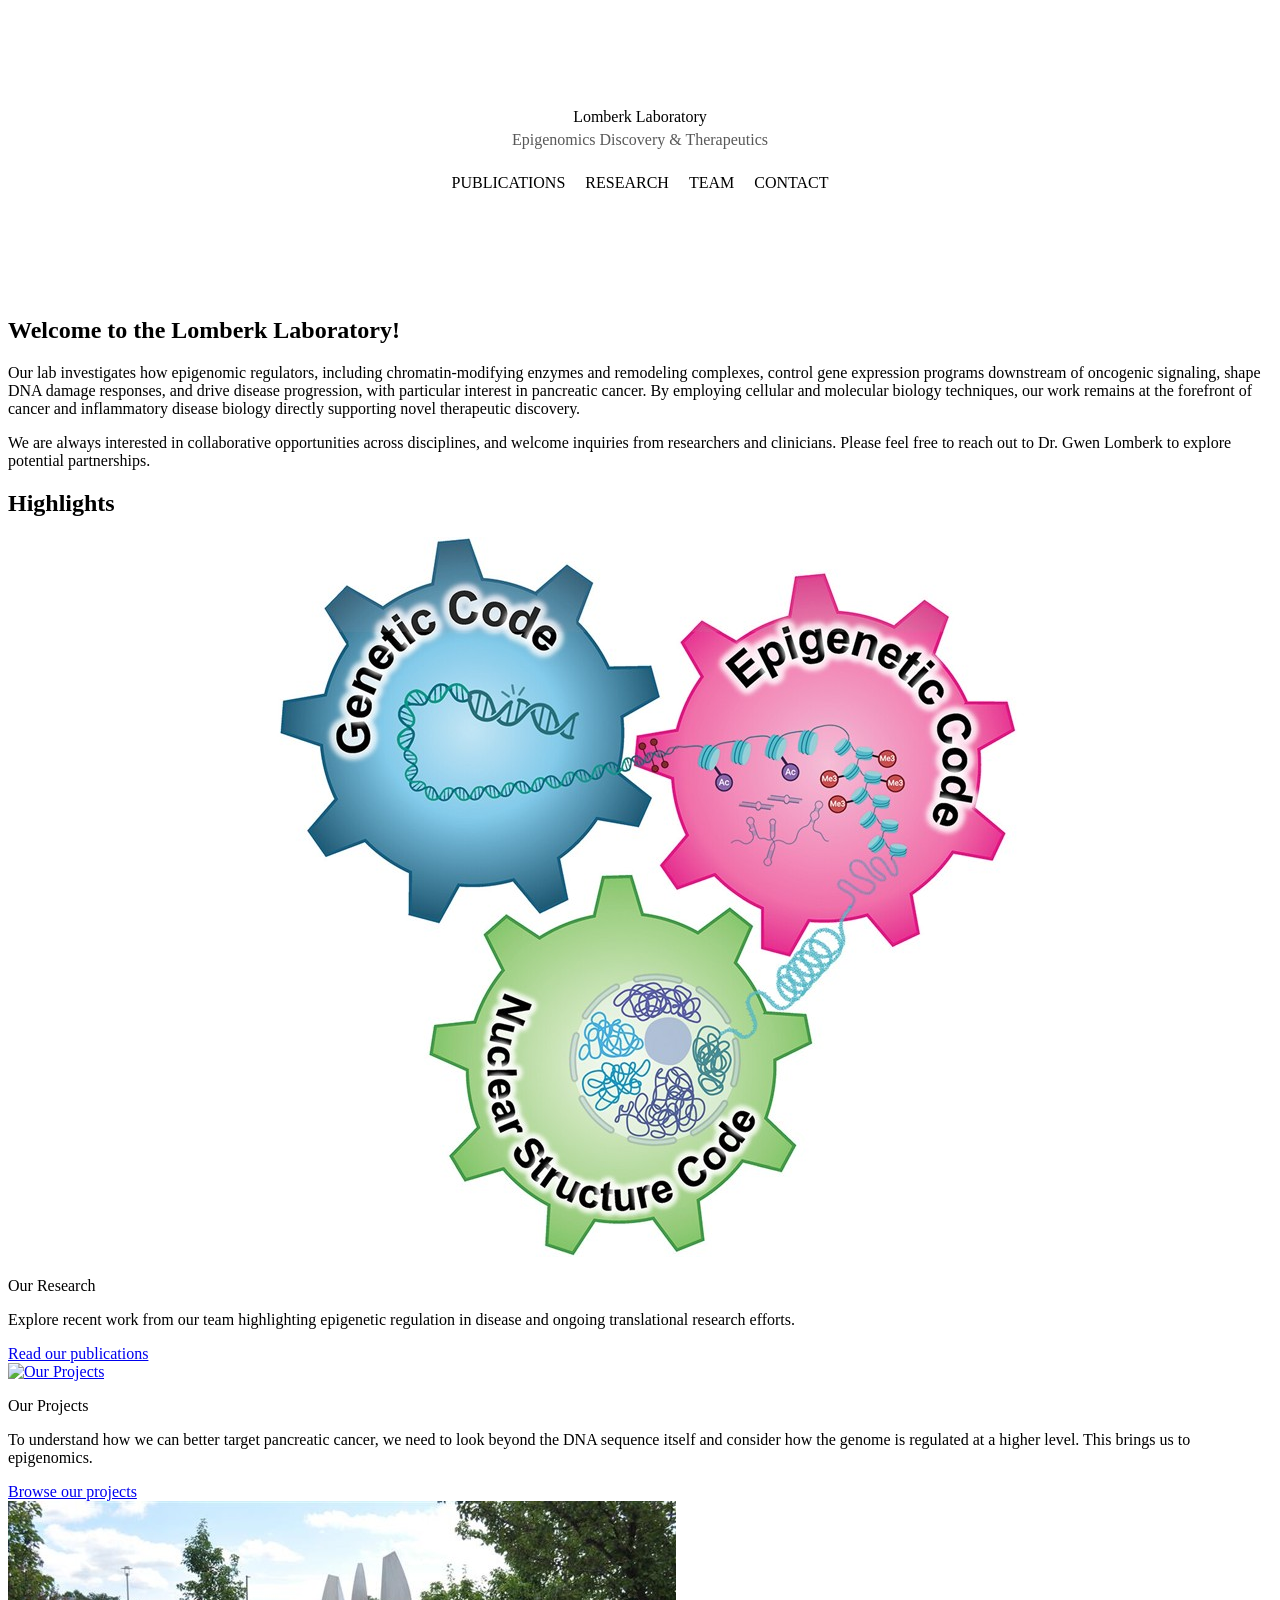
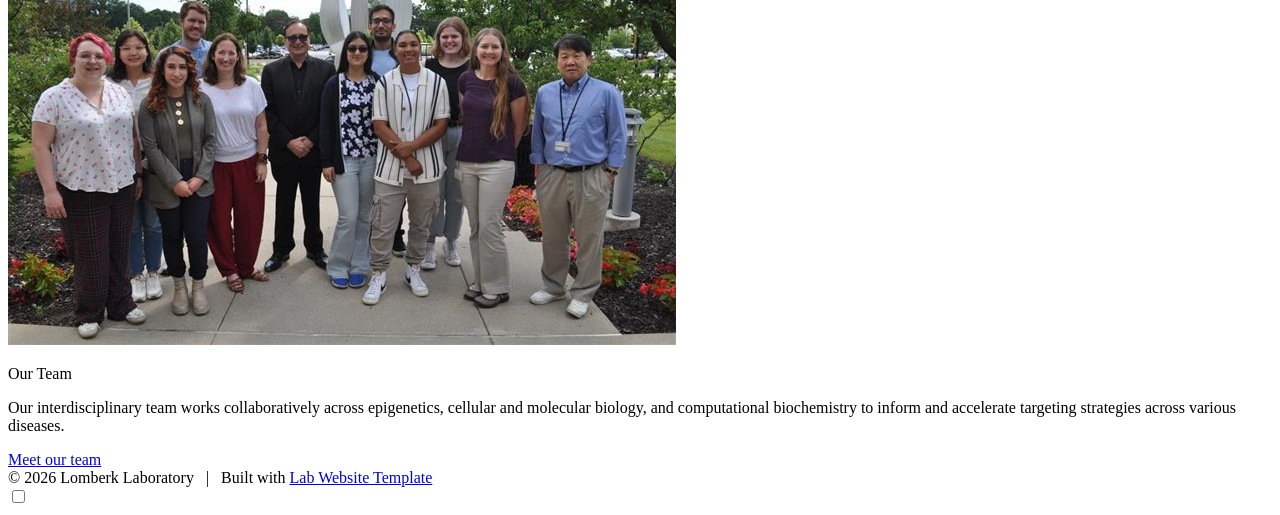
==== commit 08a55f91: "Deploying to gh-pages from @ Lomberk-Lab/Lomberk-Lab.github.io@3c9eba8db039509c62491f15533f3a5426443" ====
--- a/index.html
+++ b/index.html
@@ -45,7 +45,7 @@
 
 <title>Lomberk Laboratory</title>
 
-<link rel="icon" href="/images/icon.png">
+<link rel="icon" href="/images/icon.jpg">
 
 <meta name="title" content="">
 <meta name="description" content="Epigenomics Discovery &amp; Therapeutics. The Lomberk Laboratory investigates how epigenomic regulators, including chromatin-modifying enzymes and remodeling complexes, control gene expression programs downstream of oncogenic signaling, shape DNA damage responses, and drive disease progression in cancers such as pancreatic cancer. Our work spans mechanistic discovery to translational impact, using cell-based assays, patient-derived model systems, and mouse models to identify vulnerabilities that can be targeted therapeutically.">
@@ -78,7 +78,7 @@
     "headline": "",
     "publisher": {
       "@type": "Organization",
-      "logo": { "@type": "ImageObject", "url": "/images/icon.png" }
+      "logo": { "@type": "ImageObject", "url": "/images/icon.jpg" }
     },
     "url": "https://lomberk-lab.github.io"
   }
@@ -374,7 +374,7 @@
     
 
 
-
+ 
 
 
  
@@ -522,7 +522,7 @@
       <p class="feature-title">Our Team</p>
     
     
-<p>Our interdisciplinary team works across epigenetics, cellular and molecular biology, and computational biochemistry. By adopting this collaborative approach, we work to inform and accelerate targeting strategies across various diseases.</p>
+<p>Our interdisciplinary team works collaboratively across epigenetics, cellular and molecular biology, and computational biochemistry to inform and accelerate targeting strategies across various diseases.</p>
 
 <div class="button-wrapper">
     <a class="button" href="/team" data-style="bare" data-flip="" aria-label="fa-solid fa-arrow-right">
--- a/_styles/header.css
+++ b/_styles/header.css
@@ -0,0 +1,153 @@
+header {
+  display: flex;
+  justify-content: space-between;
+  align-items: center;
+  flex-wrap: wrap;
+  gap: 20px;
+  padding: 20px;
+  box-shadow: var(--shadow);
+  position: sticky !important;
+  top: 0;
+  z-index: 10 !important;
+}
+
+header[data-big] {
+  background-size: contain !important;
+  background-repeat: no-repeat;
+  background-position: center;
+}
+
+header a {
+  color: var(--text);
+  text-decoration: none;
+}
+
+.home {
+  display: flex;
+  justify-content: flex-start;
+  align-items: center;
+  gap: 10px;
+  flex-basis: 0;
+  flex-grow: 1;
+  max-width: 100%;
+}
+
+.logo {
+  height: 40px;
+}
+
+.logo > * {
+  width: unset;
+  height: 100%;
+}
+
+.title-text {
+  display: flex;
+  justify-content: flex-start;
+  align-items: baseline;
+  flex-wrap: wrap;
+  gap: 5px;
+  min-width: 0;
+  font-family: var(--title);
+  text-align: left;
+}
+
+.title {
+  font-size: var(--large);
+}
+
+.subtitle {
+  opacity: 0.65;
+  font-weight: var(--thin);
+}
+
+.nav-toggle {
+  display: none;
+  position: relative;
+  width: 30px;
+  height: 30px;
+  margin: 0;
+  color: var(--text);
+  appearance: none;
+  transition: background var(--transition);
+}
+
+.nav-toggle:after {
+  content: "\f0c9";
+  position: absolute;
+  left: 50%;
+  top: 50%;
+  color: var(--text);
+  font-size: 15px;
+  font-family: "Font Awesome 6 Free";
+  font-weight: 900;
+  transform: translate(-50%, -50%);
+}
+
+.nav-toggle:checked:after {
+  content: "\f00d";
+}
+
+nav {
+  display: flex;
+  justify-content: center;
+  align-items: center;
+  flex-wrap: wrap;
+  gap: 10px;
+  font-family: var(--heading);
+  text-transform: uppercase;
+}
+
+nav > a {
+  padding: 5px;
+}
+
+nav > a:hover {
+  color: var(--primary);
+}
+
+@media (max-width: 700px) {
+  header:not([data-big]) {
+    justify-content: flex-end;
+  }
+  header:not([data-big]) .nav-toggle {
+    display: flex;
+  }
+  header:not([data-big]) .nav-toggle:not(:checked) + nav {
+    display: none;
+  }
+  header:not([data-big]) nav {
+    align-items: flex-end;
+    flex-direction: column;
+    width: 100%;
+  }
+}
+
+header[data-big] {
+  justify-content: center;
+  align-items: center;
+  flex-direction: column;
+  padding: 100px 20px;
+  top: unset;
+}
+header[data-big] .home {
+  flex-direction: column;
+  flex-grow: 0;
+}
+header[data-big] .logo {
+  height: 80px;
+  flex-shrink: 0;
+}
+header[data-big] .title-text {
+  flex-direction: column;
+  align-items: center;
+  text-align: center;
+}
+header[data-big] .title {
+  font-size: var(--xxl);
+}
+header[data-big] .subtitle {
+  font-size: var(--large);
+}
+
+/*# sourceMappingURL=header.css.map */
